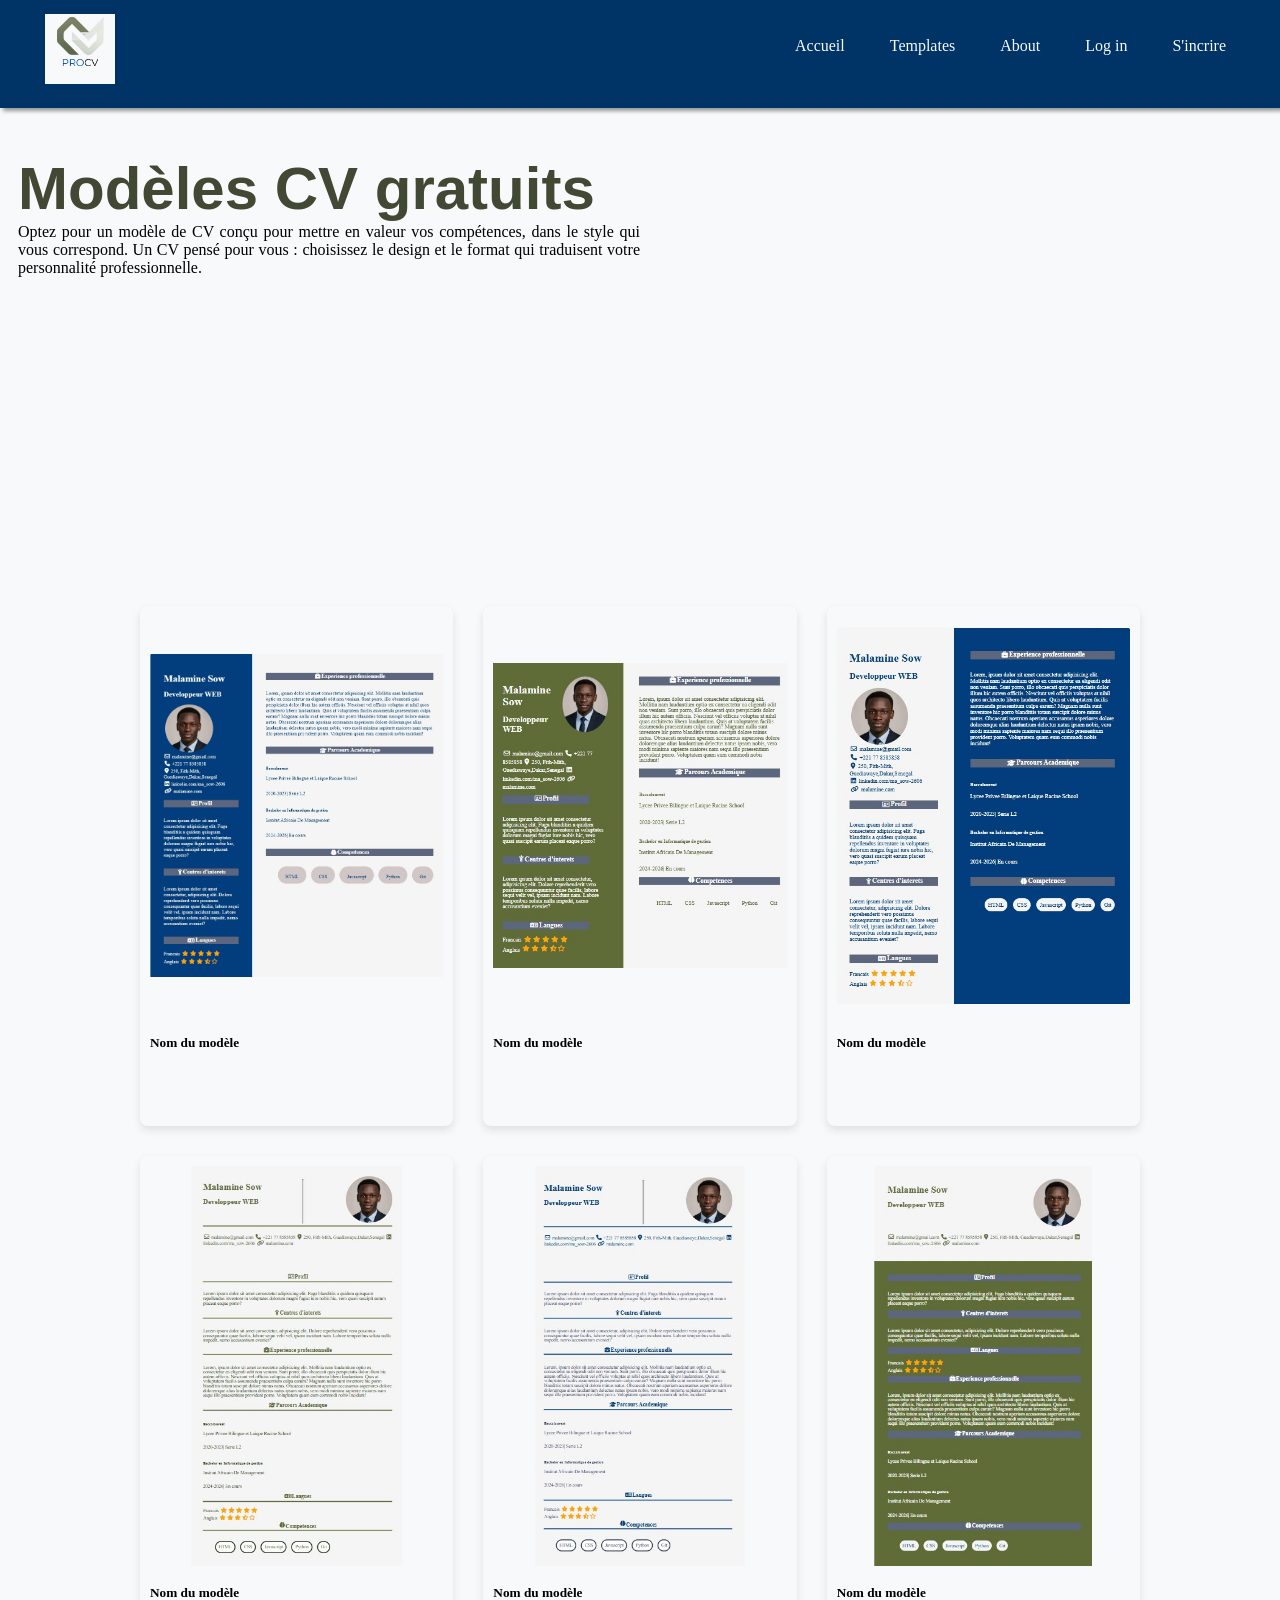
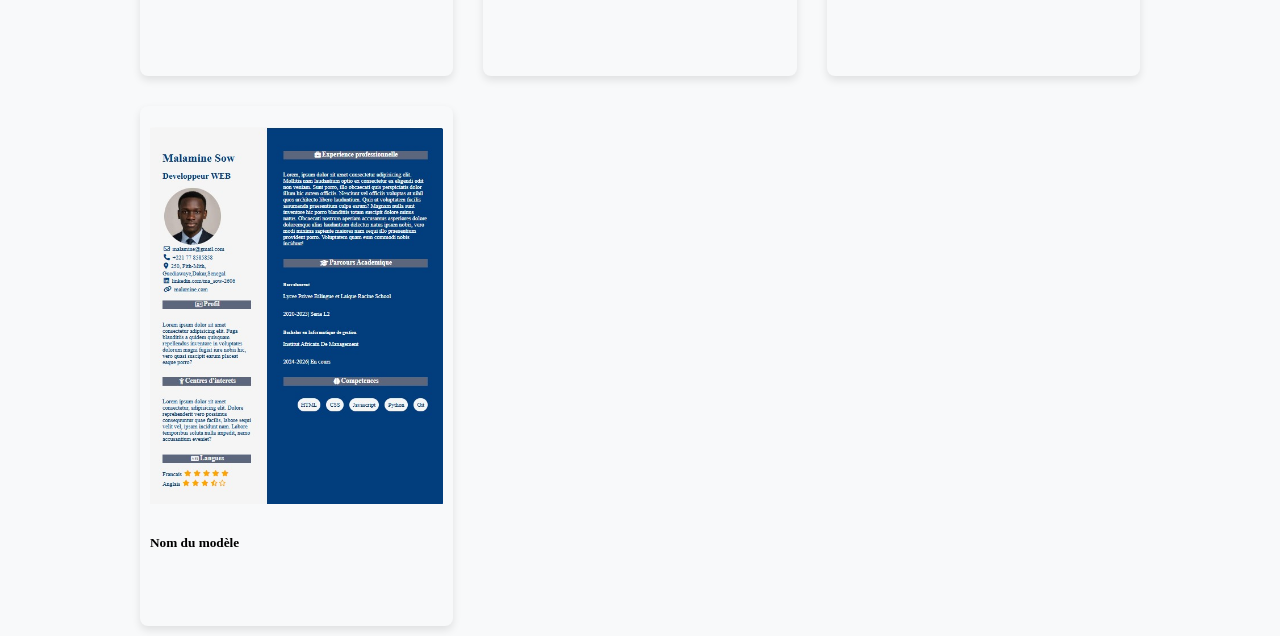
==== templates.html @ a72a4443 "modifications" ====
<!DOCTYPE html>
 <html lang="en">
 <head>
    <meta charset="UTF-8">
    <meta name="viewport" content="width=device-width, initial-scale=1.0">
    <title>Accueil</title>
    <script src="https://code.jquery.com/jquery-3.6.0.min.js"></script>
    <link rel="stylesheet" href="assets/style/templates.css">
 </head>
 <body>
     <!--Section menu-->
    <div class="container-menu" id="acceuil">
      <div class="first-menu">
        <!--Logo-->
        <div class="logo">
        <a href="index.html"><img src="assets/images/PCV.png" alt=""></a>
        </div>
     <!--Menu-->
        <div class="menu-links">
        <ul>
        <li>
            <a href="index.html" id="accueil">Accueil</a>
        </li>
        <li>
            <a href="#" id="templates">Templates</a>
        </li>

        <li>
            <a href="assets/about.html" id="about">About</a>
        </li>

        <li>
            <a href="assets/login.html">Log in</a>

        </li>
        
        <li>
            <a href="assets/inscription.html">S'incrire</a>

        </li>
        </ul>

        </div>
     </div>
     </div>
        <!--Bannière-->
    <div class="banner" id="accueil">
        <div class="banniere"> 
            <h3>Modèles CV gratuits</h3>
            <p class="text">Optez pour un modèle de CV conçu pour mettre en valeur vos compétences, dans le style qui vous correspond. 
            Un CV pensé pour vous : choisissez le design et le format qui traduisent votre personnalité professionnelle.</p>  
        </div>
    </div>  
     <!--Partie templates-->
     <div class="templates">
        <div class="template-card">
            <img src="assets/images/photo1.jpeg" alt="Modele CV 1">
            <h5>Nom du modèle</h5>
        </div>
         <div class="template-card">
            <img src="assets/images/photo5.jpeg" alt="Modele CV 2">
            <h5>Nom du modèle</h5>
        </div>
         <div class="template-card">
            <img src="assets/images/photo2.jpeg" alt="Modele CV 3">
            <h5>Nom du modèle</h5>
        </div>
         <div class="template-card">
            <img src="assets/images/photo3.jpeg" alt="Modele CV 4">
            <h5>Nom du modèle</h5>
        </div>
        <div class="template-card">
            <img src="assets/images/photo4.jpeg" alt="Modele CV 5">
            <h5>Nom du modèle</h5>
        </div>
        <div class="template-card">
            <img src="assets/images/photo6.jpeg" alt="Modele CV 6">
            <h5>Nom du modèle</h5>
        </div>
        <div class="template-card">
            <img src="assets/images/photo7.jpeg" alt="Modele CV 6">
            <h5>Nom du modèle</h5>
        </div>
     </div>
</body>
</html>
---- assets/style/templates.css ----
body{
    background-color: var(--main-color);
}

:root{

  /** Couleurs principales  **/
    --main-color: #F8F9FA;
    --second-color:#003366;
    --third-color:#2C2C2C;
    --fourth-color:#A7C7E7;
   --fith-color:  #414833 ;
    --sixth-color:#84a98c;
}

/* **** BASE CONTENT **** */
*
{
    margin: 0;
    padding: 0;
    list-style: none;
    font-family: verdana;
    text-decoration: none !important;
}


/*** Menu ***/
.first-menu {
   background-color: var(--second-color);
   height: 12vh;
   width: 100%;
   display: flex;
   justify-content: end;
   position: fixed;
   top: 0;             
   box-shadow: rgba(0,0,0,0.4) 3px 3px 4px;
   z-index: 10000;
}


.first-menu .logo img {
    max-width: 100px;
    max-height: 70px;
    position: absolute;
    left: 5vh;
    top: 1.5vh;
}

.menu-links ul {
    display: flex;
    position: absolute;
    right: 6vh;
    top: 4.1vh;
}

.menu-links ul a {
    margin-left: 5vh;
    color: var(--main-color);
    text-decoration: none;
}

.active, .menu-links li a:hover {
    color:var(--sixth-color) !important;
}

/**Banniere**/
.banner {
    margin-top: 12%;
    height: 100vh; 
   background: var(--main-color);
    margin-right: 50%;

}

.banniere {
    text-align: justify;
    background: var(--main-color);
     margin-top: 10vh;
     margin-left: 2vh;
}
h3{
  font-family: 'Poppins', sans-serif;
  color:var(--fith-color);
  font-size: 60px;   
  font-weight: 800;

}

.templates{
    margin: 10px auto;
    display: grid;
    grid-template-columns: repeat(3, 1fr);
    gap:30px;
    max-width: 1000px;
    align-items:  stretch;; 
    margin-top: -35%;
    
}

.template-card{
     background: var(--main-color);
     border-radius: 8px;
     box-shadow: 0 4px 8px rgb(0,0,0,0.1);
     padding: 10px;
     height:500px;
     justify-content: space-between;
     
}
.template-card:hover {
  transform: translateY(-5px);
  box-shadow: 0 8px 16px rgba(0,0,0,0.15);
}

.template-card img {
  width: 100%;
  height: 400px;
  object-fit: contain;
  border-radius: 4px;
  margin-bottom: 15px;
}
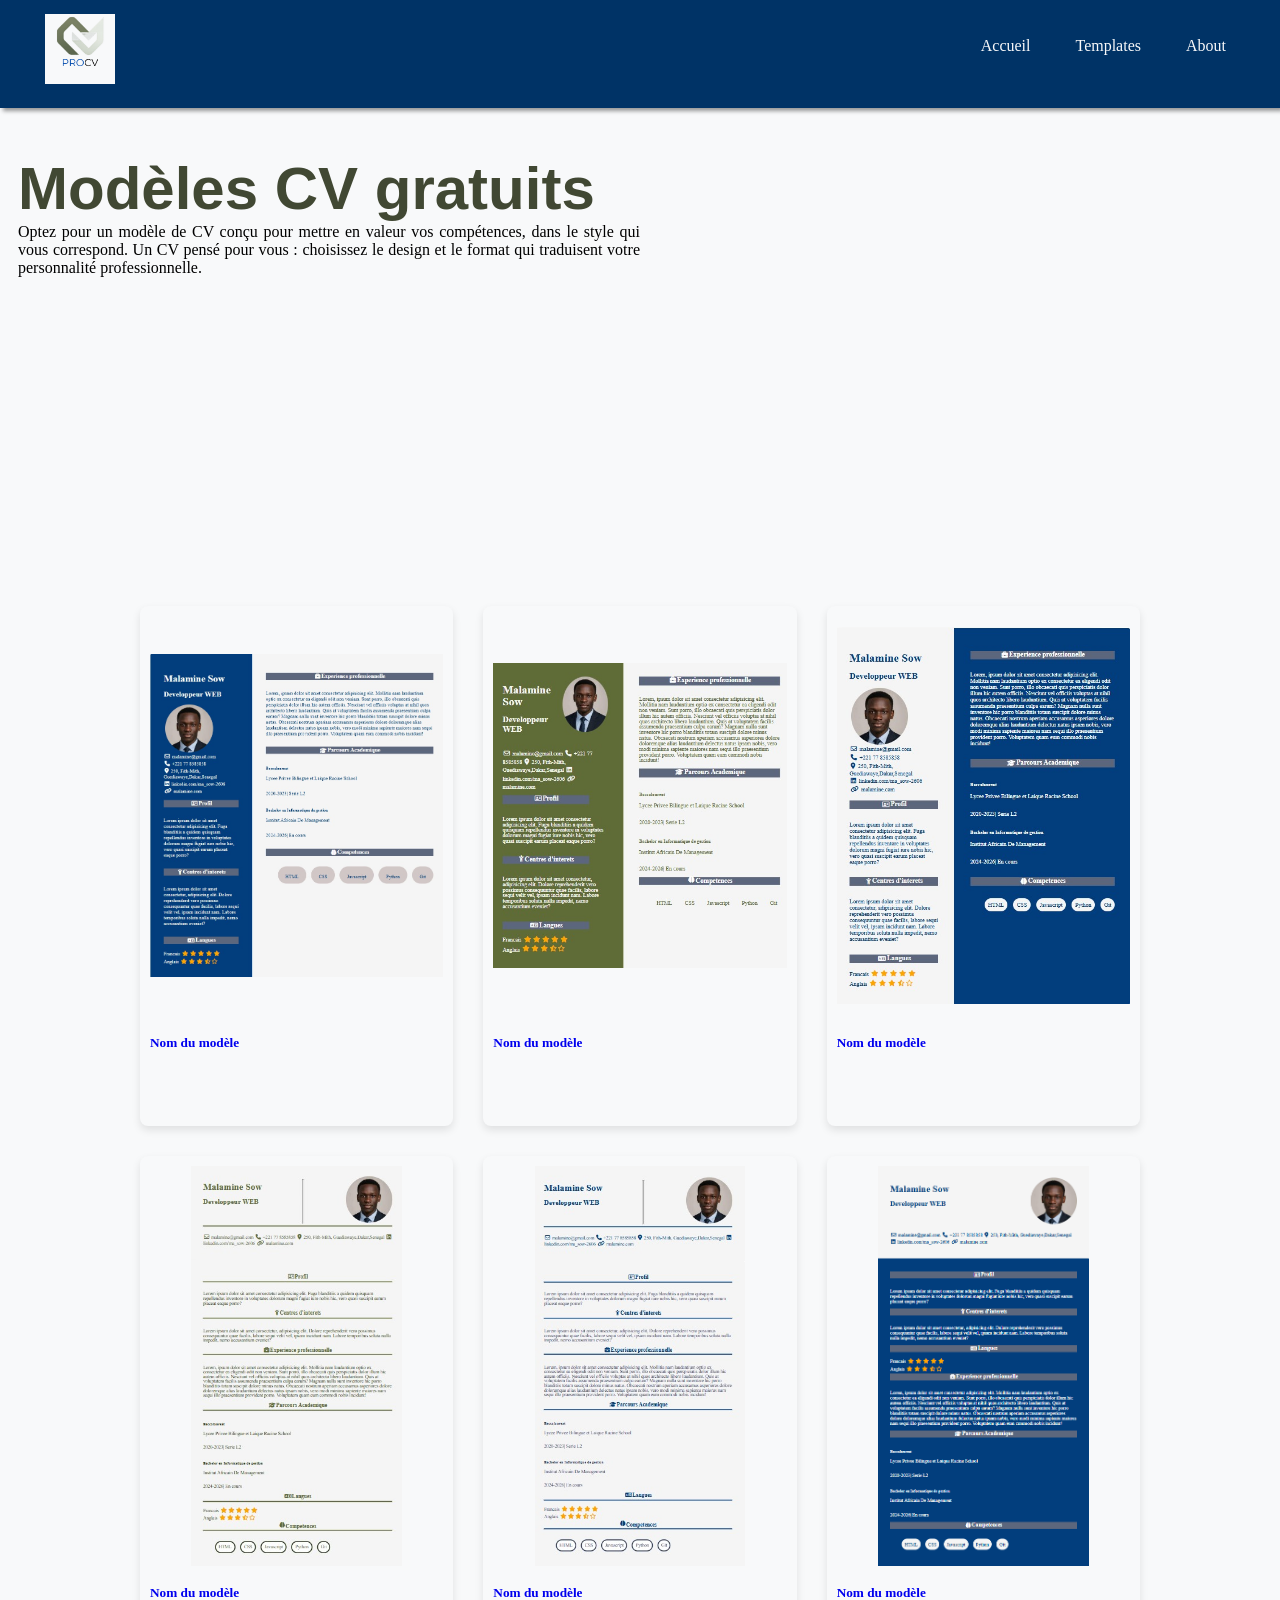
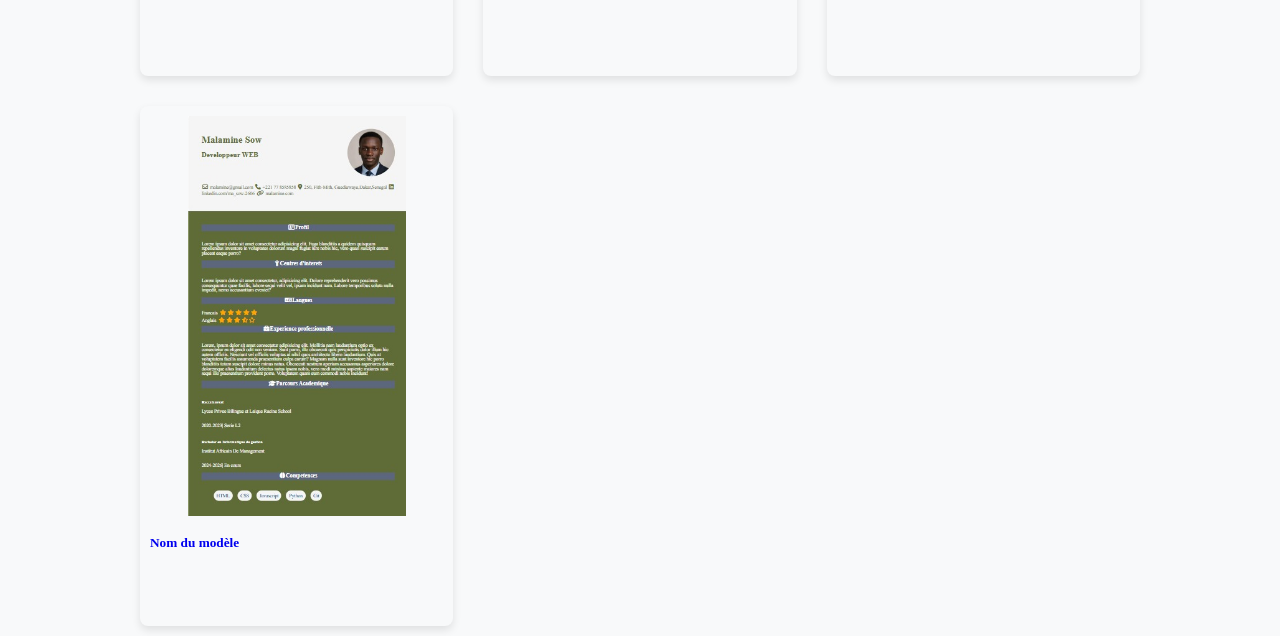
==== commit ad9f0184: "amelioration" ====
--- a/templates.html
+++ b/templates.html
@@ -3,7 +3,8 @@
  <head>
     <meta charset="UTF-8">
     <meta name="viewport" content="width=device-width, initial-scale=1.0">
-    <title>Accueil</title>
+    <title>Templates</title>
+    <link rel="icon" type="image/png" href="assets/images/PCV.png">
     <script src="https://code.jquery.com/jquery-3.6.0.min.js"></script>
     <link rel="stylesheet" href="assets/style/templates.css">
  </head>
@@ -28,16 +29,6 @@
         <li>
             <a href="assets/about.html" id="about">About</a>
         </li>
-
-        <li>
-            <a href="assets/login.html">Log in</a>
-
-        </li>
-        
-        <li>
-            <a href="assets/inscription.html">S'incrire</a>
-
-        </li>
         </ul>
 
         </div>
@@ -53,34 +44,49 @@
     </div>  
      <!--Partie templates-->
      <div class="templates">
-        <div class="template-card">
+        <a href="templates/template1.html">
+            <div class="template-card">     
             <img src="assets/images/photo1.jpeg" alt="Modele CV 1">
             <h5>Nom du modèle</h5>
         </div>
-         <div class="template-card">
+        </a>
+        <a href="templates/template4.html">
+             <div class="template-card">
             <img src="assets/images/photo5.jpeg" alt="Modele CV 2">
             <h5>Nom du modèle</h5>
         </div>
-         <div class="template-card">
+        </a>
+        <a href="templates/template2.html"> 
+            <div class="template-card">
             <img src="assets/images/photo2.jpeg" alt="Modele CV 3">
             <h5>Nom du modèle</h5>
         </div>
-         <div class="template-card">
+        </a>
+         <a href="templates/template6.html">
+             <div class="template-card">
             <img src="assets/images/photo3.jpeg" alt="Modele CV 4">
             <h5>Nom du modèle</h5>
         </div>
-        <div class="template-card">
+         </a>
+        <a href="templates/template7.html">
+            <div class="template-card">
             <img src="assets/images/photo4.jpeg" alt="Modele CV 5">
             <h5>Nom du modèle</h5>
         </div>
-        <div class="template-card">
+        </a>
+        <a href="templates/template3.html">
+            <div class="template-card">
+            <img src="assets/images/photo7.png" alt="Modele CV 6">
+            <h5>Nom du modèle</h5>
+        </div>
+        </a>
+        <a href="templates/template5.html">
+            <div class="template-card">
             <img src="assets/images/photo6.jpeg" alt="Modele CV 6">
             <h5>Nom du modèle</h5>
         </div>
-        <div class="template-card">
-            <img src="assets/images/photo7.jpeg" alt="Modele CV 6">
-            <h5>Nom du modèle</h5>
-        </div>
+        </a>
+        
      </div>
 </body>
 </html>
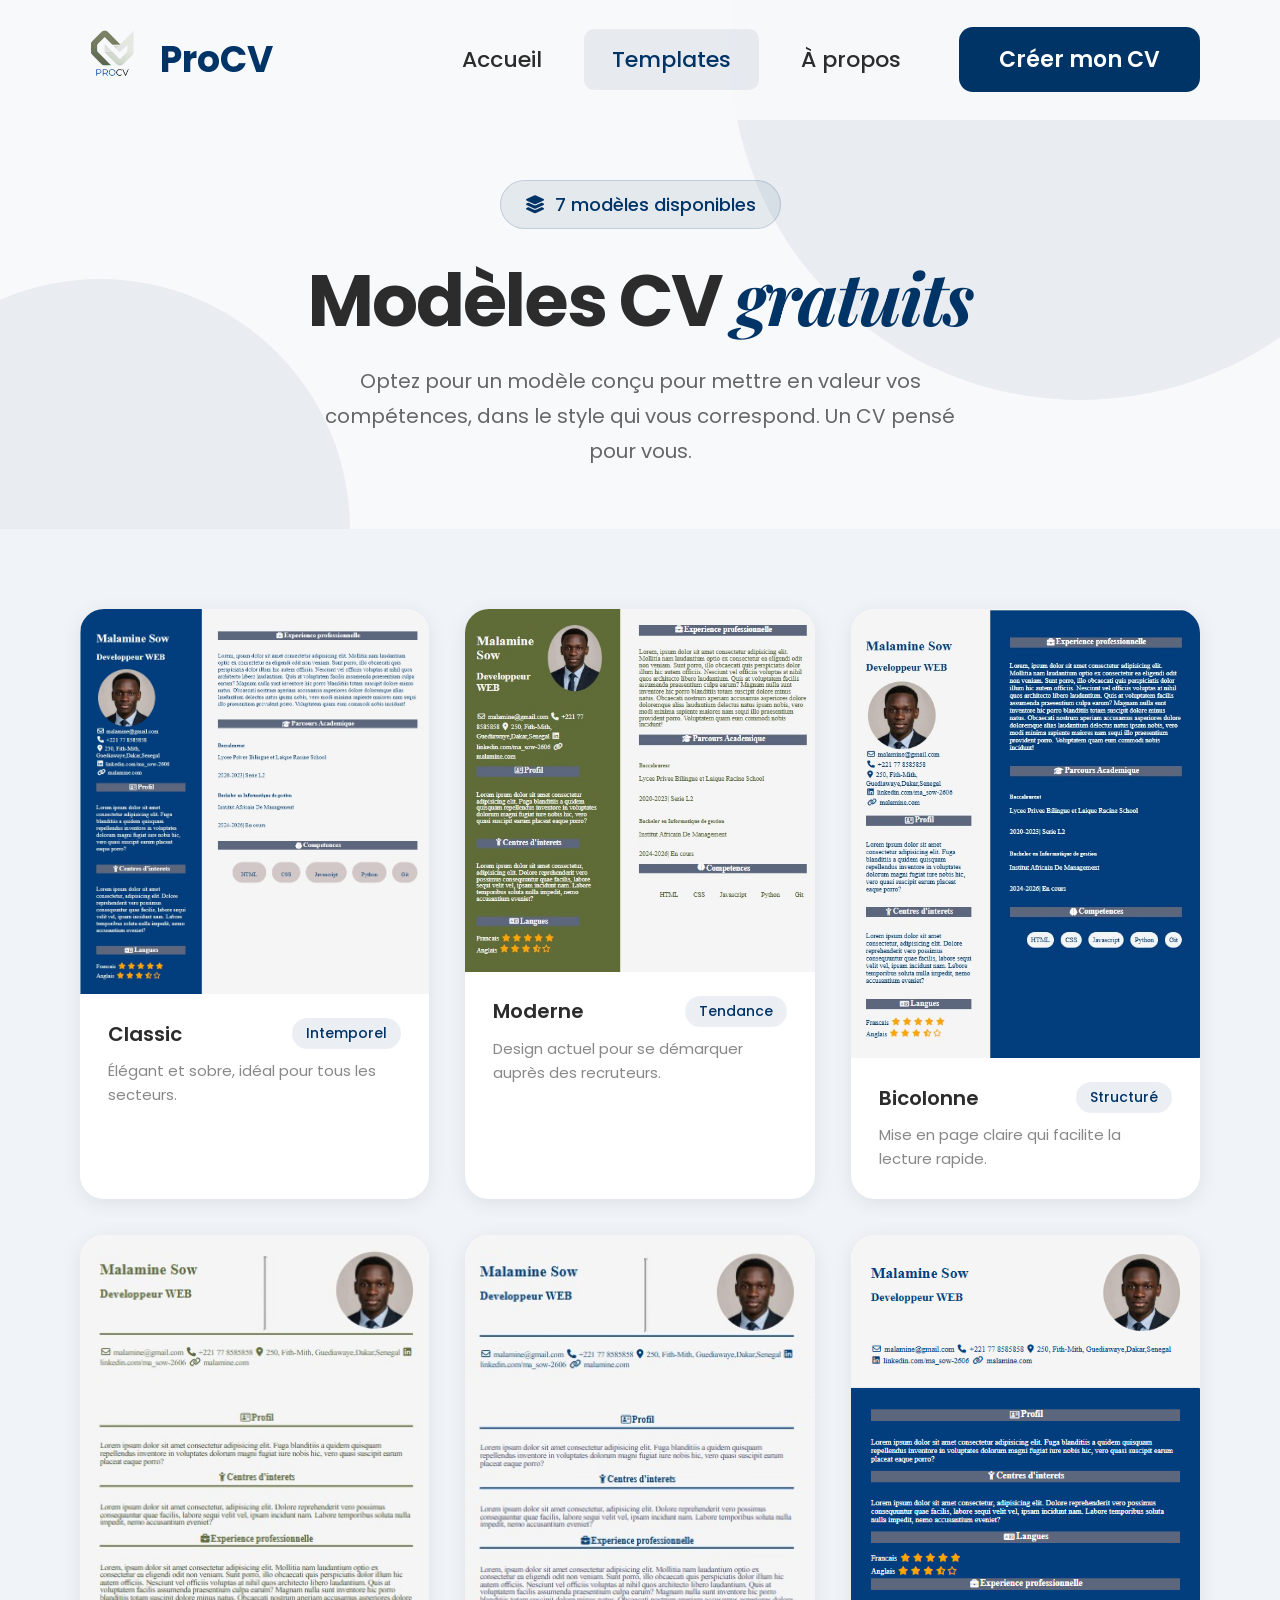
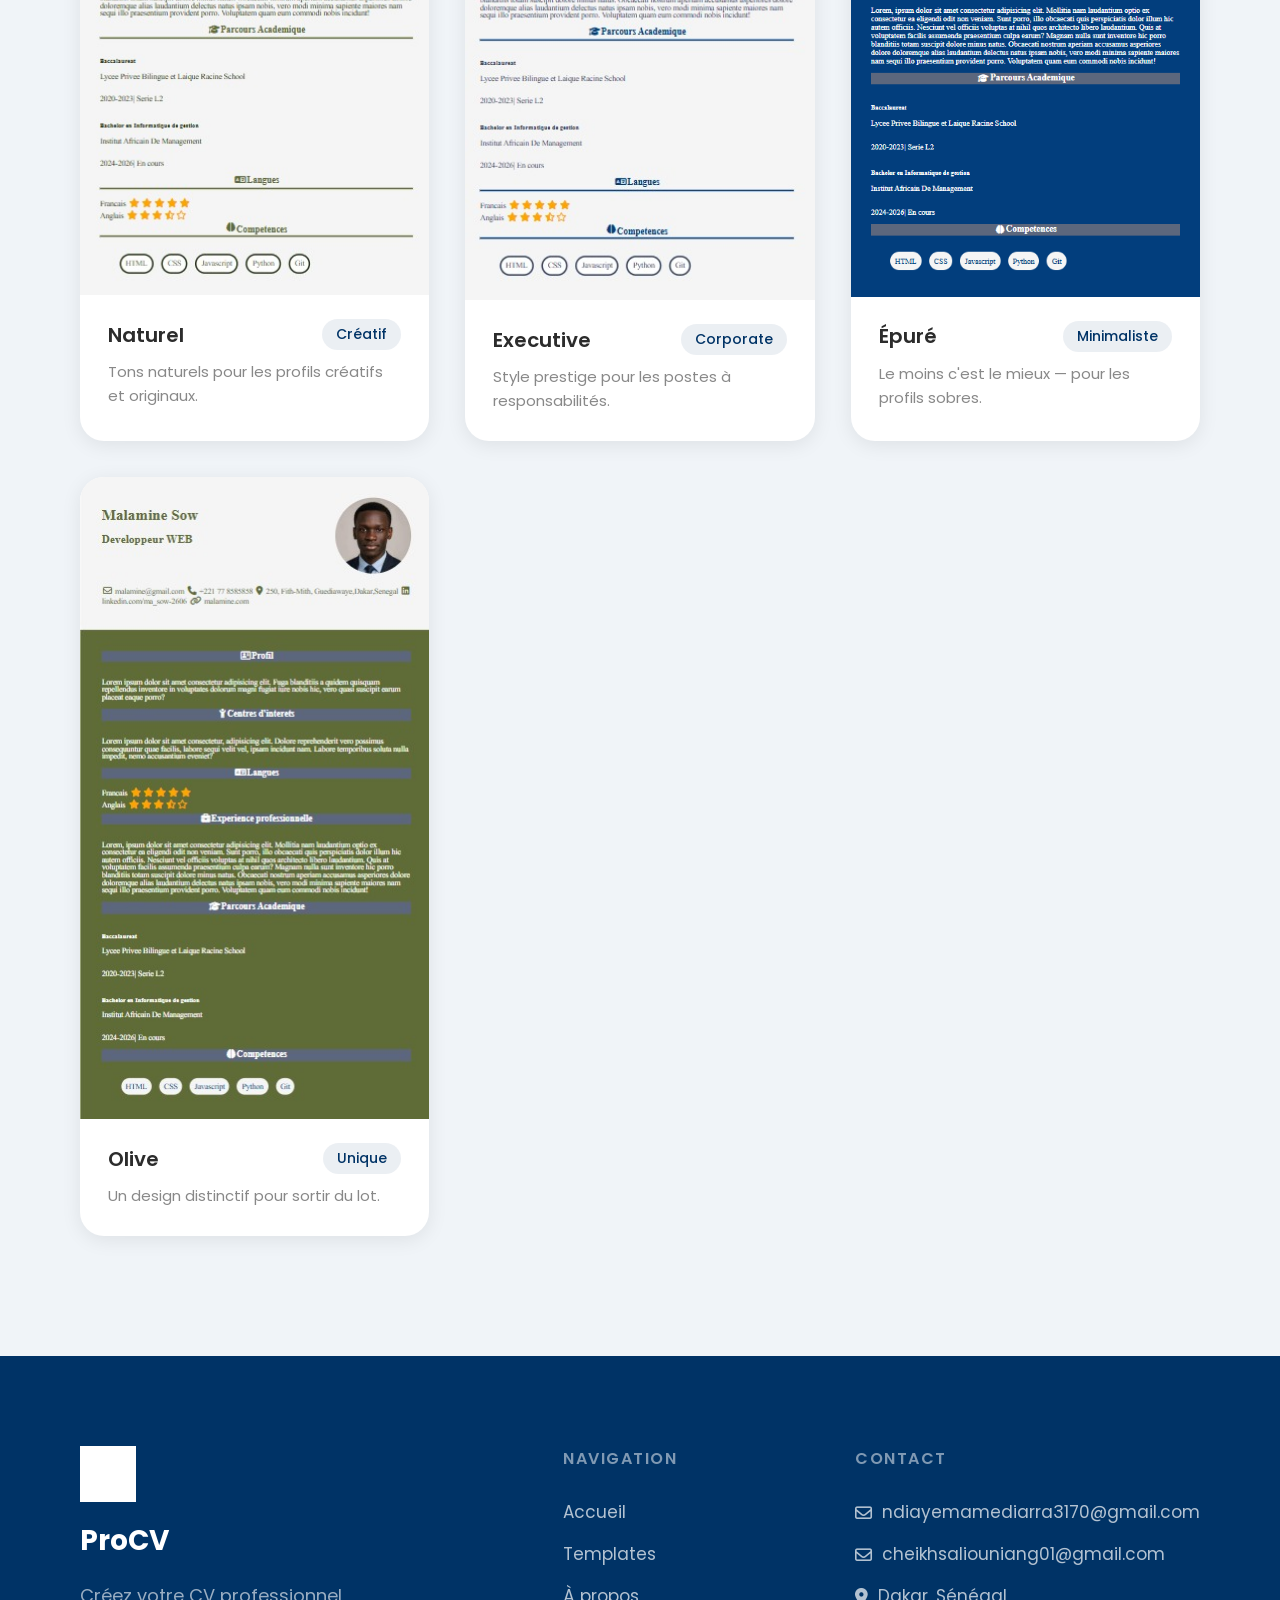
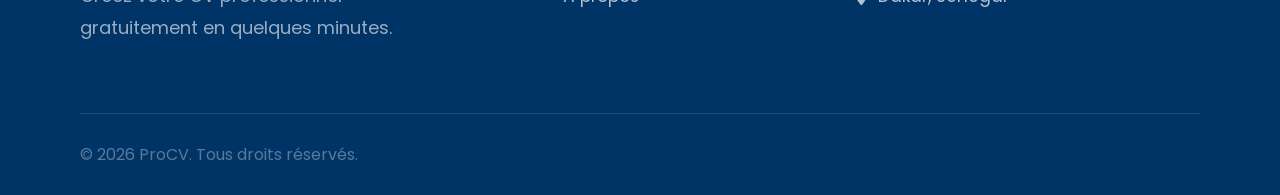
==== commit 276d927f: "Last changes" ====
--- a/templates.html
+++ b/templates.html
@@ -1,92 +1,221 @@
 <!DOCTYPE html>
- <html lang="en">
- <head>
+<html lang="fr">
+<head>
     <meta charset="UTF-8">
     <meta name="viewport" content="width=device-width, initial-scale=1.0">
-    <title>Templates</title>
+    <title>ProCV — Nos Templates</title>
     <link rel="icon" type="image/png" href="assets/images/PCV.png">
-    <script src="https://code.jquery.com/jquery-3.6.0.min.js"></script>
+    <link rel="preconnect" href="https://fonts.googleapis.com">
+    <link href="https://fonts.googleapis.com/css2?family=Poppins:wght@300;400;500;600;700&family=Playfair+Display:ital,wght@0,700;1,400&display=swap" rel="stylesheet">
+    <link rel="stylesheet" href="https://cdnjs.cloudflare.com/ajax/libs/font-awesome/6.5.0/css/all.min.css">
     <link rel="stylesheet" href="assets/style/templates.css">
- </head>
- <body>
-     <!--Section menu-->
-    <div class="container-menu" id="acceuil">
-      <div class="first-menu">
-        <!--Logo-->
-        <div class="logo">
-        <a href="index.html"><img src="assets/images/PCV.png" alt=""></a>
-        </div>
-     <!--Menu-->
-        <div class="menu-links">
-        <ul>
-        <li>
-            <a href="index.html" id="accueil">Accueil</a>
-        </li>
-        <li>
-            <a href="#" id="templates">Templates</a>
-        </li>
-
-        <li>
-            <a href="assets/about.html" id="about">About</a>
-        </li>
-        </ul>
-
-        </div>
-     </div>
-     </div>
-        <!--Bannière-->
-    <div class="banner" id="accueil">
-        <div class="banniere"> 
-            <h3>Modèles CV gratuits</h3>
-            <p class="text">Optez pour un modèle de CV conçu pour mettre en valeur vos compétences, dans le style qui vous correspond. 
-            Un CV pensé pour vous : choisissez le design et le format qui traduisent votre personnalité professionnelle.</p>  
-        </div>
-    </div>  
-     <!--Partie templates-->
-     <div class="templates">
-        <a href="templates/template1.html">
-            <div class="template-card">     
-            <img src="assets/images/photo1.jpeg" alt="Modele CV 1">
-            <h5>Nom du modèle</h5>
-        </div>
-        </a>
-        <a href="templates/template4.html">
-             <div class="template-card">
-            <img src="assets/images/photo5.jpeg" alt="Modele CV 2">
-            <h5>Nom du modèle</h5>
-        </div>
-        </a>
-        <a href="templates/template2.html"> 
-            <div class="template-card">
-            <img src="assets/images/photo2.jpeg" alt="Modele CV 3">
-            <h5>Nom du modèle</h5>
-        </div>
-        </a>
-         <a href="templates/template6.html">
-             <div class="template-card">
-            <img src="assets/images/photo3.jpeg" alt="Modele CV 4">
-            <h5>Nom du modèle</h5>
-        </div>
-         </a>
-        <a href="templates/template7.html">
-            <div class="template-card">
-            <img src="assets/images/photo4.jpeg" alt="Modele CV 5">
-            <h5>Nom du modèle</h5>
-        </div>
-        </a>
-        <a href="templates/template3.html">
-            <div class="template-card">
-            <img src="assets/images/photo7.png" alt="Modele CV 6">
-            <h5>Nom du modèle</h5>
-        </div>
-        </a>
-        <a href="templates/template5.html">
-            <div class="template-card">
-            <img src="assets/images/photo6.jpeg" alt="Modele CV 6">
-            <h5>Nom du modèle</h5>
-        </div>
-        </a>
-        
-     </div>
+</head>
+<body>
+
+    <nav class="navigation" id="navigation">
+        <div class="contenu-nav">
+            <a href="index.html" class="logo">
+                <img src="assets/images/PCV.png" alt="ProCV">
+                <span>ProCV</span>
+            </a>
+            <div class="liens-menu">
+                <a href="index.html" class="lien">Accueil</a>
+                <a href="templates.html" class="lien actif">Templates</a>
+                <a href="assets/about.html" class="lien">À propos</a>
+                <a href="assets/templates/template1.html" class="bouton-nav">Créer mon CV</a>
+            </div>
+        </div>
+    </nav>
+
+    <section class="en-tete">
+        <div class="fond-en-tete">
+            <div class="cercle cercle-1"></div>
+            <div class="cercle cercle-2"></div>
+        </div>
+        <div class="contenu-en-tete">
+            <div class="pastille">
+                <i class="fa-solid fa-layer-group"></i>
+                7 modèles disponibles
+            </div>
+            <h1>Modèles CV <em>gratuits</em></h1>
+            <p>Optez pour un modèle conçu pour mettre en valeur vos compétences, dans le style qui vous correspond. Un CV pensé pour vous.</p>
+        </div>
+    </section>
+
+    <section class="liste-modeles">
+        <div class="grille-modeles">
+
+            <a href="templates/template1.html" class="carte-modele">
+                <div class="apercu-modele">
+                    <img src="assets/images/photo1.jpeg" alt="Modèle Classic">
+                    <div class="survol-modele">
+                        <span class="bouton-utiliser">
+                            <i class="fa-solid fa-wand-magic-sparkles"></i>
+                            Utiliser ce modèle
+                        </span>
+                    </div>
+                </div>
+                <div class="infos-modele">
+                    <div class="details-modele">
+                        <span class="nom-modele">Classic</span>
+                        <span class="tag-modele">Intemporel</span>
+                    </div>
+                    <p class="description-modele">Élégant et sobre, idéal pour tous les secteurs.</p>
+                </div>
+            </a>
+
+            <a href="templates/template4.html" class="carte-modele">
+                <div class="apercu-modele">
+                    <img src="assets/images/photo5.jpeg" alt="Modèle Moderne">
+                    <div class="survol-modele">
+                        <span class="bouton-utiliser">
+                            <i class="fa-solid fa-wand-magic-sparkles"></i>
+                            Utiliser ce modèle
+                        </span>
+                    </div>
+                </div>
+                <div class="infos-modele">
+                    <div class="details-modele">
+                        <span class="nom-modele">Moderne</span>
+                        <span class="tag-modele">Tendance</span>
+                    </div>
+                    <p class="description-modele">Design actuel pour se démarquer auprès des recruteurs.</p>
+                </div>
+            </a>
+
+            <a href="templates/template2.html" class="carte-modele">
+                <div class="apercu-modele">
+                    <img src="assets/images/photo2.jpeg" alt="Modèle Bicolonne">
+                    <div class="survol-modele">
+                        <span class="bouton-utiliser">
+                            <i class="fa-solid fa-wand-magic-sparkles"></i>
+                            Utiliser ce modèle
+                        </span>
+                    </div>
+                </div>
+                <div class="infos-modele">
+                    <div class="details-modele">
+                        <span class="nom-modele">Bicolonne</span>
+                        <span class="tag-modele">Structuré</span>
+                    </div>
+                    <p class="description-modele">Mise en page claire qui facilite la lecture rapide.</p>
+                </div>
+            </a>
+
+            <a href="templates/template6.html" class="carte-modele">
+                <div class="apercu-modele">
+                    <img src="assets/images/photo3.jpeg" alt="Modèle Naturel">
+                    <div class="survol-modele">
+                        <span class="bouton-utiliser">
+                            <i class="fa-solid fa-wand-magic-sparkles"></i>
+                            Utiliser ce modèle
+                        </span>
+                    </div>
+                </div>
+                <div class="infos-modele">
+                    <div class="details-modele">
+                        <span class="nom-modele">Naturel</span>
+                        <span class="tag-modele">Créatif</span>
+                    </div>
+                    <p class="description-modele">Tons naturels pour les profils créatifs et originaux.</p>
+                </div>
+            </a>
+
+            <a href="templates/template7.html" class="carte-modele">
+                <div class="apercu-modele">
+                    <img src="assets/images/photo4.jpeg" alt="Modèle Executive">
+                    <div class="survol-modele">
+                        <span class="bouton-utiliser">
+                            <i class="fa-solid fa-wand-magic-sparkles"></i>
+                            Utiliser ce modèle
+                        </span>
+                    </div>
+                </div>
+                <div class="infos-modele">
+                    <div class="details-modele">
+                        <span class="nom-modele">Executive</span>
+                        <span class="tag-modele">Corporate</span>
+                    </div>
+                    <p class="description-modele">Style prestige pour les postes à responsabilités.</p>
+                </div>
+            </a>
+
+            <a href="templates/template3.html" class="carte-modele">
+                <div class="apercu-modele">
+                    <img src="assets/images/photo7.png" alt="Modèle Épuré">
+                    <div class="survol-modele">
+                        <span class="bouton-utiliser">
+                            <i class="fa-solid fa-wand-magic-sparkles"></i>
+                            Utiliser ce modèle
+                        </span>
+                    </div>
+                </div>
+                <div class="infos-modele">
+                    <div class="details-modele">
+                        <span class="nom-modele">Épuré</span>
+                        <span class="tag-modele">Minimaliste</span>
+                    </div>
+                    <p class="description-modele">Le moins c'est le mieux — pour les profils sobres.</p>
+                </div>
+            </a>
+
+            <a href="templates/template5.html" class="carte-modele">
+                <div class="apercu-modele">
+                    <img src="assets/images/photo6.jpeg" alt="Modèle Olive">
+                    <div class="survol-modele">
+                        <span class="bouton-utiliser">
+                            <i class="fa-solid fa-wand-magic-sparkles"></i>
+                            Utiliser ce modèle
+                        </span>
+                    </div>
+                </div>
+                <div class="infos-modele">
+                    <div class="details-modele">
+                        <span class="nom-modele">Olive</span>
+                        <span class="tag-modele">Unique</span>
+                    </div>
+                    <p class="description-modele">Un design distinctif pour sortir du lot.</p>
+                </div>
+            </a>
+
+        </div>
+    </section>
+
+    <footer class="pied-page">
+        <div class="contenu-pied">
+            <div class="marque">
+                <img src="assets/images/PCV.png" alt="ProCV" class="logo-pied">
+                <span class="nom-marque">ProCV</span>
+                <p>Créez votre CV professionnel gratuitement en quelques minutes.</p>
+            </div>
+            <div class="colonne-pied">
+                <h4>Navigation</h4>
+                <a href="index.html">Accueil</a>
+                <a href="templates.html">Templates</a>
+                <a href="assets/about.html">À propos</a>
+            </div>
+            <div class="colonne-pied">
+                <h4>Contact</h4>
+                <a href="mailto:ndiayemamediarra3170@gmail.com">
+                    <i class="fa-regular fa-envelope"></i>
+                    ndiayemamediarra3170@gmail.com
+                </a>
+                <a href="mailto:cheikhsaliouniang01@gmail.com">
+                    <i class="fa-regular fa-envelope"></i>
+                    cheikhsaliouniang01@gmail.com
+                </a>
+                <p><i class="fa-solid fa-location-dot"></i> Dakar, Sénégal</p>
+            </div>
+        </div>
+        <div class="bas-pied">
+            <p>© 2026 ProCV. Tous droits réservés.</p>
+        </div>
+    </footer>
+
+    <script>
+        window.addEventListener('scroll', () => {
+            document.getElementById('navigation').classList.toggle('defilé', window.scrollY > 50);
+        });
+    </script>
 </body>
 </html>
--- a/assets/style/templates.css
+++ b/assets/style/templates.css
@@ -1,120 +1,381 @@
-body{
-    background-color: var(--main-color);
-}
-
-:root{
-
-  /** Couleurs principales  **/
-    --main-color: #F8F9FA;
-    --second-color:#003366;
-    --third-color:#2C2C2C;
-    --fourth-color:#A7C7E7;
-   --fith-color:  #414833 ;
-    --sixth-color:#84a98c;
-}
-
-/* **** BASE CONTENT **** */
-*
-{
+:root {
+    --couleur-principale: #F8F9FA;
+    --couleur-secondaire: #003366;
+    --couleur-texte: #2C2C2C;
+    --couleur-claire: #A7C7E7;
+    --arrondi: 14px;
+    --arrondi-grand: 24px;
+    --ombre: 0 4px 20px rgba(0,0,0,0.08);
+    --ombre-forte: 0 8px 40px rgba(0,0,0,0.14);
+    --transition: all 0.3s ease;
+}
+
+* {
     margin: 0;
     padding: 0;
+    box-sizing: border-box;
     list-style: none;
-    font-family: verdana;
-    text-decoration: none !important;
-}
-
-
-/*** Menu ***/
-.first-menu {
-   background-color: var(--second-color);
-   height: 12vh;
-   width: 100%;
-   display: flex;
-   justify-content: end;
-   position: fixed;
-   top: 0;             
-   box-shadow: rgba(0,0,0,0.4) 3px 3px 4px;
-   z-index: 10000;
-}
-
-
-.first-menu .logo img {
-    max-width: 100px;
-    max-height: 70px;
+    text-decoration: none;
+    font-family: 'Poppins', sans-serif;
+}
+
+html { scroll-behavior: smooth; }
+
+body {
+    background-color: var(--couleur-principale);
+    color: var(--couleur-texte);
+    overflow-x: hidden;
+}
+
+em {
+    font-family: 'Playfair Display', serif;
+    font-style: italic;
+    color: var(--couleur-secondaire);
+}
+
+.navigation {
+    position: fixed;
+    top: 0;
+    left: 0;
+    right: 0;
+    z-index: 1000;
+    background: rgba(248, 249, 250, 0.92);
+    backdrop-filter: blur(14px);
+    border-bottom: 1px solid transparent;
+    transition: var(--transition);
+    height: 120px;
+    padding: 0 80px;
+}
+
+.navigation.defilé {
+    background: rgba(248, 249, 250, 0.98);
+    border-bottom: 1px solid rgba(0,51,102,0.12);
+    box-shadow: 0 2px 24px rgba(0,51,102,0.08);
+}
+
+.contenu-nav {
+    width: 100%;
+    height: 100%;
+    display: flex;
+    align-items: center;
+    justify-content: space-between;
+}
+
+.logo {
+    display: flex;
+    align-items: center;
+    gap: 16px;
+    font-size: 36px;
+    font-weight: 700;
+    color: var(--couleur-secondaire);
+}
+
+.logo img {
+    width: 64px;
+    height: 64px;
+    object-fit: contain;
+}
+
+.liens-menu {
+    display: flex;
+    align-items: center;
+    gap: 14px;
+}
+
+.lien {
+    padding: 14px 28px;
+    border-radius: 10px;
+    font-size: 22px;
+    font-weight: 500;
+    color: var(--couleur-texte);
+    transition: var(--transition);
+}
+
+.lien:hover,
+.lien.actif {
+    color: var(--couleur-secondaire);
+    background: rgba(0,51,102,0.07);
+}
+
+.bouton-nav {
+    padding: 16px 40px;
+    background: var(--couleur-secondaire);
+    color: #fff;
+    border-radius: var(--arrondi);
+    font-size: 22px;
+    font-weight: 600;
+    transition: var(--transition);
+    margin-left: 16px;
+}
+
+.bouton-nav:hover {
+    background: var(--couleur-texte);
+    transform: translateY(-2px);
+}
+
+.en-tete {
+    padding-top: 120px;
+    min-height: 420px;
+    position: relative;
+    display: flex;
+    align-items: center;
+    justify-content: center;
+    overflow: hidden;
+    background: var(--couleur-principale);
+}
+
+.fond-en-tete {
     position: absolute;
-    left: 5vh;
-    top: 1.5vh;
-}
-
-.menu-links ul {
-    display: flex;
+    inset: 0;
+    pointer-events: none;
+}
+
+.cercle {
     position: absolute;
-    right: 6vh;
-    top: 4.1vh;
-}
-
-.menu-links ul a {
-    margin-left: 5vh;
-    color: var(--main-color);
-    text-decoration: none;
-}
-
-.active, .menu-links li a:hover {
-    color:var(--sixth-color) !important;
-}
-
-/**Banniere**/
-.banner {
-    margin-top: 12%;
-    height: 100vh; 
-   background: var(--main-color);
-    margin-right: 50%;
-
-}
-
-.banniere {
-    text-align: justify;
-    background: var(--main-color);
-     margin-top: 10vh;
-     margin-left: 2vh;
-}
-h3{
-  font-family: 'Poppins', sans-serif;
-  color:var(--fith-color);
-  font-size: 60px;   
-  font-weight: 800;
-
-}
-
-.templates{
-    margin: 10px auto;
+    border-radius: 50%;
+    opacity: 0.06;
+    background: var(--couleur-secondaire);
+}
+
+.cercle-1 {
+    width: 700px;
+    height: 700px;
+    top: -300px;
+    right: -150px;
+}
+
+.cercle-2 {
+    width: 500px;
+    height: 500px;
+    bottom: -250px;
+    left: -150px;
+}
+
+.contenu-en-tete {
+    text-align: center;
+    padding: 60px 80px;
+    position: relative;
+    z-index: 1;
+}
+
+.pastille {
+    display: inline-flex;
+    align-items: center;
+    gap: 10px;
+    padding: 10px 24px;
+    background: rgba(0,51,102,0.08);
+    border: 1px solid rgba(0,51,102,0.15);
+    border-radius: 30px;
+    font-size: 18px;
+    font-weight: 500;
+    color: var(--couleur-secondaire);
+    margin-bottom: 28px;
+}
+
+.contenu-en-tete h1 {
+    font-size: 72px;
+    font-weight: 700;
+    line-height: 1.1;
+    letter-spacing: -2px;
+    color: var(--couleur-texte);
+    margin-bottom: 24px;
+}
+
+.contenu-en-tete p {
+    font-size: 20px;
+    color: #666;
+    line-height: 1.75;
+    max-width: 680px;
+    margin: 0 auto;
+}
+
+.liste-modeles {
+    padding: 80px 80px 120px;
+    background: #f0f4f8;
+}
+
+.grille-modeles {
+    width: 100%;
     display: grid;
     grid-template-columns: repeat(3, 1fr);
-    gap:30px;
-    max-width: 1000px;
-    align-items:  stretch;; 
-    margin-top: -35%;
-    
-}
-
-.template-card{
-     background: var(--main-color);
-     border-radius: 8px;
-     box-shadow: 0 4px 8px rgb(0,0,0,0.1);
-     padding: 10px;
-     height:500px;
-     justify-content: space-between;
-     
-}
-.template-card:hover {
-  transform: translateY(-5px);
-  box-shadow: 0 8px 16px rgba(0,0,0,0.15);
-}
-
-.template-card img {
-  width: 100%;
-  height: 400px;
-  object-fit: contain;
-  border-radius: 4px;
-  margin-bottom: 15px;
-}
+    gap: 36px;
+}
+
+.carte-modele {
+    background: #fff;
+    border-radius: var(--arrondi-grand);
+    overflow: hidden;
+    box-shadow: var(--ombre);
+    transition: var(--transition);
+    display: block;
+    cursor: pointer;
+    animation: apparition 0.5s ease both;
+}
+
+.carte-modele:nth-child(1) { animation-delay: 0s; }
+.carte-modele:nth-child(2) { animation-delay: 0.07s; }
+.carte-modele:nth-child(3) { animation-delay: 0.14s; }
+.carte-modele:nth-child(4) { animation-delay: 0.21s; }
+.carte-modele:nth-child(5) { animation-delay: 0.28s; }
+.carte-modele:nth-child(6) { animation-delay: 0.35s; }
+.carte-modele:nth-child(7) { animation-delay: 0.42s; }
+
+.carte-modele:hover {
+    transform: translateY(-10px);
+    box-shadow: var(--ombre-forte);
+}
+
+.apercu-modele {
+    position: relative;
+    overflow: hidden;
+    width: 100%;
+}
+
+.apercu-modele img {
+    width: 100%;
+    height: auto;
+    display: block;
+    transition: transform 0.5s ease;
+}
+
+.carte-modele:hover .apercu-modele img {
+    transform: scale(1.03);
+}
+
+.survol-modele {
+    position: absolute;
+    inset: 0;
+    background: rgba(0,51,102,0.78);
+    display: flex;
+    align-items: center;
+    justify-content: center;
+    opacity: 0;
+    transition: var(--transition);
+}
+
+.carte-modele:hover .survol-modele {
+    opacity: 1;
+}
+
+.bouton-utiliser {
+    display: inline-flex;
+    align-items: center;
+    gap: 10px;
+    padding: 18px 40px;
+    background: #fff;
+    color: var(--couleur-secondaire);
+    border-radius: var(--arrondi);
+    font-size: 18px;
+    font-weight: 600;
+    transition: var(--transition);
+}
+
+.bouton-utiliser:hover {
+    background: var(--couleur-secondaire);
+    color: #fff;
+}
+
+.infos-modele {
+    padding: 24px 28px 28px;
+}
+
+.details-modele {
+    display: flex;
+    align-items: center;
+    justify-content: space-between;
+    margin-bottom: 10px;
+}
+
+.nom-modele {
+    font-size: 20px;
+    font-weight: 600;
+    color: var(--couleur-texte);
+}
+
+.tag-modele {
+    font-size: 14px;
+    font-weight: 500;
+    color: var(--couleur-secondaire);
+    background: rgba(0,51,102,0.08);
+    padding: 5px 14px;
+    border-radius: 20px;
+}
+
+.description-modele {
+    font-size: 15px;
+    color: #888;
+    line-height: 1.6;
+}
+
+.pied-page {
+    background: var(--couleur-secondaire);
+    color: #fff;
+    padding: 90px 80px 0;
+}
+
+.contenu-pied {
+    width: 100%;
+    display: grid;
+    grid-template-columns: 2fr 1fr 1.5fr;
+    gap: 100px;
+    padding-bottom: 70px;
+    border-bottom: 1px solid rgba(255,255,255,0.12);
+}
+
+.marque {
+    display: flex;
+    flex-direction: column;
+    gap: 18px;
+}
+
+.logo-pied {
+    width: 56px;
+    height: 56px;
+    object-fit: contain;
+    filter: brightness(10);
+}
+
+.nom-marque {
+    font-size: 28px;
+    font-weight: 700;
+}
+
+.marque p {
+    font-size: 18px;
+    color: rgba(255,255,255,0.6);
+    line-height: 1.75;
+}
+
+.colonne-pied h4 {
+    font-size: 16px;
+    font-weight: 600;
+    text-transform: uppercase;
+    letter-spacing: 1.5px;
+    color: rgba(255,255,255,0.5);
+    margin-bottom: 28px;
+}
+
+.colonne-pied a,
+.colonne-pied p {
+    display: flex;
+    align-items: center;
+    gap: 10px;
+    font-size: 17px;
+    color: rgba(255,255,255,0.7);
+    margin-bottom: 16px;
+    transition: var(--transition);
+}
+
+.colonne-pied a:hover { color: #fff; }
+
+.bas-pied {
+    width: 100%;
+    padding: 28px 0;
+    font-size: 16px;
+    color: rgba(255,255,255,0.35);
+}
+
+@keyframes apparition {
+    from { opacity: 0; transform: translateY(32px); }
+    to   { opacity: 1; transform: translateY(0); }
+}
